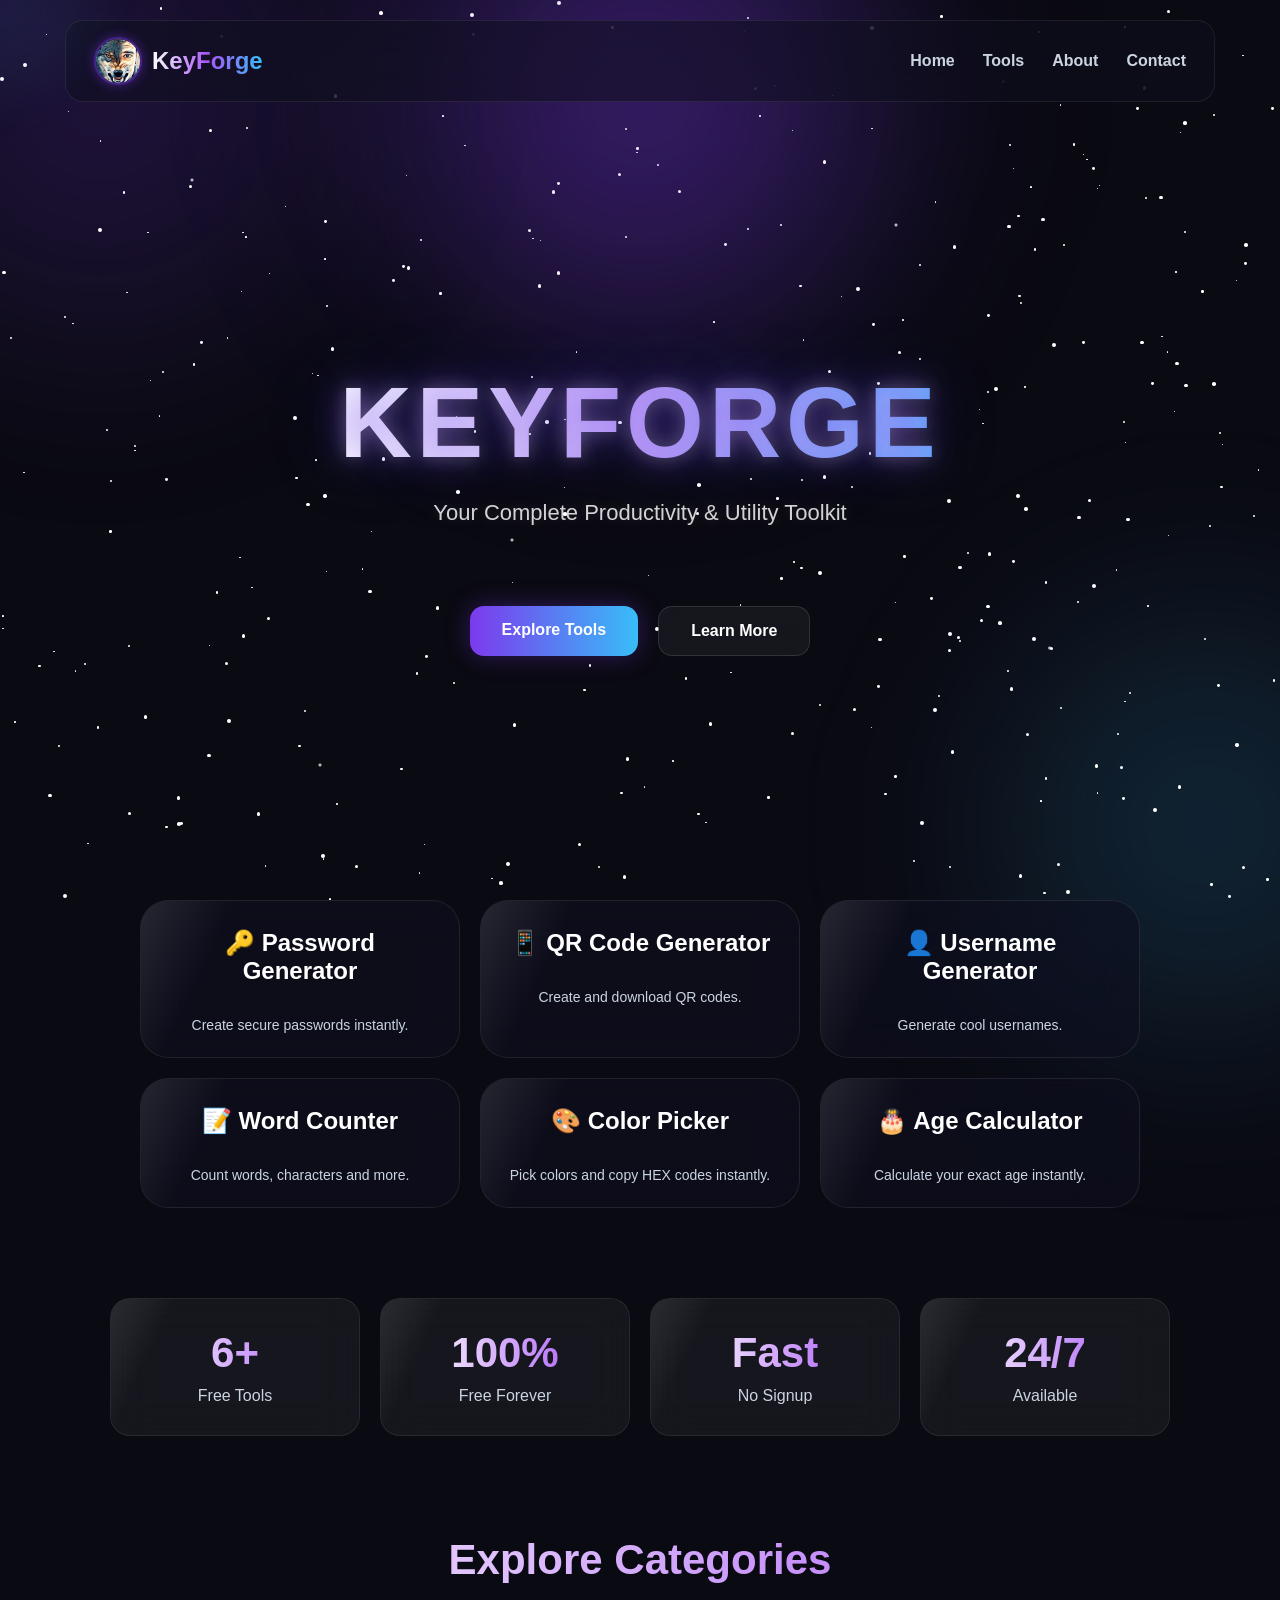
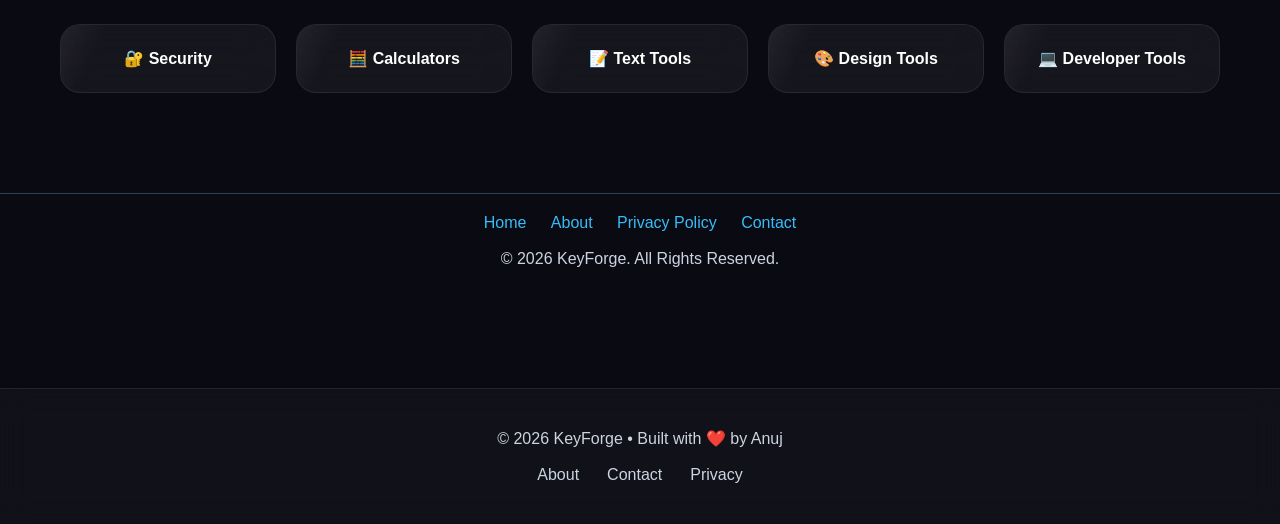
==== index.html @ abb15457 "Update index.html" ====
<!DOCTYPE html>
<html lang="en">
<head>
<meta charset="UTF-8">
<meta name="viewport" content="width=device-width, initial-scale=1.0">

  <title>KeyForge – Free Online Tools | Password Generator & More</title>

  <meta name="description" content="KeyForge offers free online tools including a secure password generator. Create strong, random passwords instantly with no signup.">

<meta name="robots" content="index, follow">

<link rel="canonical" href="https://wolf-crypto-d.github.io/keyforge/">
<style>

*{
margin:0;
padding:0;
box-sizing:border-box;
font-family:Arial,sans-serif;
}

body{
background:#0f172a;
color:white;
padding:40px;
}

h1{
text-align:center;
margin-bottom:10px;
}

p{
text-align:center;
margin-bottom:40px;
color:#cbd5e1;
}

.grid{
display:grid;
grid-template-columns:repeat(auto-fit,minmax(250px,1fr));
gap:20px;
max-width:1000px;
margin:auto;
}

.card{
background:#1e293b;
padding:25px;
border-radius:15px;
text-align:center;
text-decoration:none;
color:white;
transition:.3s;
}

.card:hover{
transform:translateY(-5px);
background:#334155;
}

.card h2{
margin-bottom:10px;
}

.card p{
margin:0;
font-size:14px;
color:#cbd5e1;
}

</style>
<meta property="og:title" content="KeyForge – Free Online Tools">
<meta property="og:description" content="Free online tools including a secure password generator. Fast, simple and free.">
<meta property="og:url" content="https://wolf-crypto-d.github.io/keyforge/">
<meta property="og:type" content="website">

<meta name="twitter:card" content="summary_large_image">
<meta name="twitter:title" content="KeyForge – Free Online Tools">
<meta name="twitter:description" content="Generate strong passwords and use free online tools with KeyForge.">

  <link rel="stylesheet" href="style.css">

</head>

<body>
  
<div class="bg-glow"></div>

  <div id="stars"></div>

  <nav class="navbar">

<div class="logo">
  <img src="images/unnamed.jpg" alt="KeyForge Logo">
  <span>KeyForge</span>
</div>

<div class="nav-links">
<a href="index.html">Home</a>
<a href="#tools">Tools</a>
<a href="about.html">About</a>
<a href="contact.html">Contact</a>
</div>

</nav>
  
  <section class="hero">
    <h1>KEYFORGE</h1>
    <p>Your Complete Productivity & Utility Toolkit</p>
  
    <div class="hero-buttons">

<a href="#tools" class="btn-primary">
Explore Tools
</a>

<a href="about.html" class="btn-secondary">
Learn More
</a>

</div>
</section>
  
<div class="grid" id="tools">

<a class="card" href="password-generator/">
<h2>🔑 Password Generator</h2>
<p>Create secure passwords instantly.</p>
</a>

<a class="card" href="qr-generator/">
<h2>📱 QR Code Generator</h2>
<p>Create and download QR codes.</p>
</a>

<a class="card" href="username-generator/">
<h2>👤 Username Generator</h2>
<p>Generate cool usernames.</p>
</a>

<a class="card" href="word-counter/">
<h2>📝 Word Counter</h2>
<p>Count words, characters and more.</p>
</a>

  <a class="card" href="color-picker/">
<h2>🎨 Color Picker</h2>
<p>Pick colors and copy HEX codes instantly.</p>
</a>

  <a class="card" href="age-calculator/">
<h2>🎂 Age Calculator</h2>
<p>Calculate your exact age instantly.</p>
</a>
  
</div>

  <section class="stats">

<div class="stat">
<h2>6+</h2>
<p>Free Tools</p>
</div>

<div class="stat">
<h2>100%</h2>
<p>Free Forever</p>
</div>

<div class="stat">
<h2>Fast</h2>
<p>No Signup</p>
</div>

<div class="stat">
<h2>24/7</h2>
<p>Available</p>
</div>

</section>

  <section class="categories">

<h2>Explore Categories</h2>

<div class="category-grid">

<div class="category">🔐 Security</div>
<div class="category">🧮 Calculators</div>
<div class="category">📝 Text Tools</div>
<div class="category">🎨 Design Tools</div>
<div class="category">💻 Developer Tools</div>

</div>

</section>
  
<footer style="margin-top:50px;padding:20px;text-align:center;border-top:1px solid #334155;color:#cbd5e1;">

<a href="index.html" style="color:#38bdf8;text-decoration:none;margin:0 10px;">Home</a>

<a href="about.html" style="color:#38bdf8;text-decoration:none;margin:0 10px;">About</a>

<a href="privacy-policy.html" style="color:#38bdf8;text-decoration:none;margin:0 10px;">Privacy Policy</a>
<a
  
  href="contact.html" style="color:#38bdf8;text-decoration:none;margin:0 10px;">Contact</a>
<br><br>

© 2026 KeyForge. All Rights Reserved.

</footer>

  <div class="cursor-glow"></div>

  <script>

const glow = document.querySelector(".cursor-glow");

document.addEventListener("mousemove",(e)=>{

glow.style.left=e.clientX+"px";
glow.style.top=e.clientY+"px";
for(let i=0;i<2;i++){

const p=document.createElement("div");

p.className="mouse-particle";

p.style.left=e.clientX+"px";
p.style.top=e.clientY+"px";

document.body.appendChild(p);

const x=(Math.random()-0.5)*60;
const y=(Math.random()-0.5)*60;

p.animate([
{
transform:"translate(0,0) scale(1)",
opacity:1
},
{
transform:`translate(${x}px,${y}px) scale(0)`,
opacity:0
}
],{
duration:700,
easing:"ease-out"
});

setTimeout(()=>p.remove(),700);

}
});

   /* ===== STAR ENGINE ===== */

const stars = document.getElementById("stars");

for(let i=0;i<350;i++){

const star=document.createElement("div");

star.className="star";

star.style.left=Math.random()*100+"%";
star.style.top=Math.random()*100+"%";

const size=Math.random()*3+1;

star.style.width=size+"px";
star.style.height=size+"px";

star.style.animationDuration=(2+Math.random()*5)+"s";
star.style.animationDelay=(Math.random()*5)+"s";

stars.appendChild(star);

}
    
</script>

  <footer class="footer">
  <p>© 2026 KeyForge • Built with ❤️ by Anuj</p>

  <div class="footer-links">
    <a href="about.html">About</a>
    <a href="contact.html">Contact</a>
    <a href="privacy.html">Privacy</a>
  </div>
    
</footer>
  
</body>
</html>
---- style.css ----
/* /* =========================
   KEYFORGE DESIGN SYSTEM V2
========================= */

:root {

  /* Colors */
  --bg: #050816;
  --bg-secondary: #0d1326;

  --primary: #7c3aed;
  --secondary: #38bdf8;

  --text: #ffffff;
  --text-light: #cbd5e1;
  --border: rgba(255,255,255,0.08);

  /* Glass */
  --glass: rgba(255,255,255,0.06);
  --glass-border: rgba(255,255,255,0.12);
  --blur: 18px;

  /* Shadows */
  --shadow: 0 10px 40px rgba(0,0,0,.35);
  --glow: 0 0 30px rgba(124,58,237,.35);

  /* Radius */
  --radius: 22px;

  /* Animation */
  --fast: .25s;
  --normal: .45s;
  --slow: .8s;

  /* Container */
  --container: 1280px;

}

/* ── Reset & Base ── */
*, *::before, *::after { box-sizing: border-box; margin: 0; padding: 0; }

:root {
  --bg:          #0a0a12;
  --surface:     rgba(255, 255, 255, 0.04);
  --surface-hover: rgba(255, 255, 255, 0.07);
  --border:      rgba(255, 255, 255, 0.09);
  --border-focus: rgba(167, 139, 250, 0.5);

  --violet:      #a78bfa;
  --cyan:        #38bdf8;
  --green:       #34d399;
  --yellow:      #fbbf24;
  --red:         #f87171;

  --text-primary:   #f1f5f9;
  --text-secondary: #94a3b8;
  --text-muted:     #475569;

  --font-sans: 'Space Grotesk', system-ui, sans-serif;
  --font-mono: 'Space Mono', monospace;

  --radius-sm:  8px;
  --radius-md:  14px;
  --radius-lg:  22px;
  --radius-xl:  28px;

  --transition: 0.2s cubic-bezier(0.4, 0, 0.2, 1);
}

html { scroll-behavior: smooth; }

body {
  margin: 0;
  padding: 0;
  background: var(--bg);
  color: var(--text);
  font-family: "Space Grotesk", sans-serif;
  overflow-x: hidden;
  min-height: 100vh;
  transition: background var(--slow), color var(--slow);
}

*{
    margin:0;
    padding:0;
    box-sizing:border-box;
}

html{
    scroll-behavior:smooth;
}

img{
    max-width:100%;
    display:block;
}

a{
    text-decoration:none;
    color:inherit;
}

button{
    font-family:inherit;
    cursor:pointer;
    border:none;
    outline:none;
}

input{
    font-family:inherit;
}/* ── Ambient Orbs ── */
.bg-orb {
  position: fixed;
  border-radius: 50%;
  filter: blur(80px);
  pointer-events: none;
  z-index: 0;
  opacity: 0.35;
  animation: drift 12s ease-in-out infinite alternate;
}

.orb-1 {
  width: 420px; height: 420px;
  background: radial-gradient(circle, #7c3aed 0%, transparent 70%);
  top: -120px; left: -100px;
  animation-delay: 0s;
}
.orb-2 {
  width: 320px; height: 320px;
  background: radial-gradient(circle, #0369a1 0%, transparent 70%);
  bottom: -80px; right: -80px;
  animation-delay: -4s;
}
.orb-3 {
  width: 240px; height: 240px;
  background: radial-gradient(circle, #059669 0%, transparent 70%);
  top: 50%; left: 60%;
  animation-delay: -8s;
  opacity: 0.18;
}

@keyframes drift {
  from { transform: translate(0, 0) scale(1); }
  to   { transform: translate(30px, -20px) scale(1.05); }
}

/* ── Layout ── */
.container {
  position: relative;
  z-index: 1;
  width: 100%;
  max-width: 480px;
  display: flex;
  flex-direction: column;
  gap: 20px;
}

/* ── Header ── */
.header {
  text-align: center;
  display: flex;
  flex-direction: column;
  align-items: center;
  gap: 8px;
}

.logo {
  display: flex;
  align-items: center;
  gap: 12px;
}

.logo img{
width:48px;
height:48px;
object-fit:cover;
border-radius:50%;
border:2px solid rgba(124,58,237,.5);
box-shadow:0 0 12px rgba(124,58,237,.45);
transition:.3s;
}

.logo img:hover{
transform:scale(1.08);
box-shadow:0 0 20px rgba(124,58,237,.8);
}

.logo-icon {
  width: 36px; height: 36px;
  filter: drop-shadow(0 0 12px rgba(167, 139, 250, 0.5));
}

.logo-text {
  font-size: 1.6rem;
  font-weight: 700;
  letter-spacing: -0.03em;
  background: linear-gradient(135deg, var(--violet), var(--cyan));
  -webkit-background-clip: text;
  -webkit-text-fill-color: transparent;
  background-clip: text;
}

.tagline {
  font-size: 0.85rem;
  color: var(--text-muted);
  letter-spacing: 0.04em;
  font-weight: 400;
}

/* ── Card ── */
.card {
  background: rgba(15, 15, 30, 0.6);
  backdrop-filter: blur(24px) saturate(1.4);
  -webkit-backdrop-filter: blur(24px) saturate(1.4);
  border: 1px solid var(--border);
  border-radius: var(--radius-xl);
  padding: 28px 28px 24px;
  display: flex;
  flex-direction: column;
  gap: 22px;
 
   position: relative;
overflow: hidden;
   
  box-shadow:
    0 0 0 0.5px rgba(255,255,255,0.04) inset,
    0 20px 60px rgba(0,0,0,0.5),
    0 0transition:.35s ease;
cursor:pointer; 80px rgba(124, 58, 237, 0.06);
   
}

.card::before{
content:"";
position:absolute;
top:0;
left:-120%;

width:60%;
height:100%;

background:linear-gradient(
90deg,
transparent,
rgba(255,255,255,.18),
transparent
);

transform:skewX(-25deg);
transition:.8s;
pointer-events:none;
}

.card:hover::before{
left:150%;
}

transition: .35s ease;
cursor: pointer;
overflow: hidden;
position: relative;
.card:hover{
transform:translateY(-8px) scale(1.02);
box-shadow:
0 20px 45px rgba(124,58,237,.22),
0 0 25px rgba(56,189,248,.12);
border-color:rgba(124,58,237,.5);
}

.card::before{
content:"";
position:absolute;
top:-120%;
left:-40%;
width:60%;
height:300%;
background:linear-gradient(
90deg,
transparent,
rgba(255,255,255,.12),
transparent
);
transform:rotate(25deg);
transition:.8s;
pointer-events:none;
}

.card:hover::before{
left:140%;
}

/* ── Password Display ── */
.password-display-wrap {
  display: flex;
  gap: 10px;
  align-items: stretch;
}

.password-display {
  flex: 1;
  background: rgba(0, 0, 0, 0.35);
  border: 1px solid var(--border);
  border-radius: var(--radius-md);
  padding: 14px 16px;
  min-height: 58px;
  display: flex;
  align-items: center;
  overflow: hidden;
  transition: border-color var(--transition), box-shadow var(--transition);
}

.password-display.has-password {
  border-color: rgba(167, 139, 250, 0.25);
  box-shadow: 0 0 20px rgba(167, 139, 250, 0.06);
}

.password-text {
  font-family: var(--font-mono);
  font-size: 0.95rem;
  color: var(--text-primary);
  word-break: break-all;
  line-height: 1.5;
  letter-spacing: 0.04em;
  transition: opacity 0.15s ease;
}

.password-text.placeholder {
  color: var(--text-muted);
  font-family: var(--font-sans);
  font-size: 0.9rem;
  font-style: italic;
}

.password-text.animating {
  opacity: 0.4;
}

.copy-btn {
  display: flex;
  flex-direction: column;
  align-items: center;
  justify-content: center;
  gap: 4px;
  padding: 10px 14px;
  background: var(--surface);
  border: 1px solid var(--border);
  border-radius: var(--radius-md);
  color: var(--text-secondary);
  cursor: pointer;
  transition: all var(--transition);
  min-width: 62px;
  font-family: var(--font-sans);
}

.copy-btn svg {
  width: 18px; height: 18px;
  transition: all var(--transition);
}

.copy-btn span {
  font-size: 0.68rem;
  font-weight: 600;
  letter-spacing: 0.04em;
  text-transform: uppercase;
}

.copy-btn:hover {
  background: rgba(167, 139, 250, 0.12);
  border-color: rgba(167, 139, 250, 0.4);
  color: var(--violet);
  transform: translateY(-1px);
}

.copy-btn.copied {
  background: rgba(52, 211, 153, 0.12);
  border-color: rgba(52, 211, 153, 0.4);
  color: var(--green);
}

.copy-btn:active { transform: scale(0.97); }

.hidden { display: none !important; }

/* ── Strength Bar ── */
.strength-section {
  display: flex;
  flex-direction: column;
  gap: 8px;
}

.strength-header {
  display: flex;
  justify-content: space-between;
  align-items: center;
}

.strength-label {
  font-size: 0.78rem;
  font-weight: 600;
  letter-spacing: 0.08em;
  text-transform: uppercase;
  color: var(--text-muted);
}

.strength-text {
  font-size: 0.82rem;
  font-weight: 700;
  letter-spacing: 0.04em;
  text-transform: uppercase;
  transition: color var(--transition);
}

.strength-text.weak   { color: var(--red); }
.strength-text.fair   { color: var(--yellow); }
.strength-text.good   { color: var(--cyan); }
.strength-text.strong { color: var(--green); }

.strength-bar-track {
  height: 6px;
  background: rgba(255,255,255,0.06);
  border-radius: 99px;
  overflow: hidden;
}

.strength-bar {
  height: 100%;
  width: 0%;
  border-radius: 99px;
  transition: width 0.5s cubic-bezier(0.4, 0, 0.2, 1), background 0.4s ease;
  background: var(--text-muted);
}

.strength-bar.weak   { background: var(--red); }
.strength-bar.fair   { background: var(--yellow); }
.strength-bar.good   { background: linear-gradient(90deg, var(--cyan), var(--violet)); }
.strength-bar.strong { background: linear-gradient(90deg, var(--green), var(--cyan)); }

.strength-ticks {
  display: flex;
  justify-content: space-between;
  font-size: 0.68rem;
  color: var(--text-muted);
}

/* ── Divider ── */
.divider {
  height: 1px;
  background: var(--border);
  border-radius: 99px;
}

/* ── Controls ── */
.control-group {
  display: flex;
  flex-direction: column;
  gap: 12px;
}

.control-header {
  display: flex;
  justify-content: space-between;
  align-items: center;
}

.control-label {
  font-size: 0.78rem;
  font-weight: 600;
  letter-spacing: 0.08em;
  text-transform: uppercase;
  color: var(--text-muted);
}

.length-badge {
  display: flex;
  align-items: baseline;
  gap: 4px;
  background: rgba(167, 139, 250, 0.1);
  border: 1px solid rgba(167, 139, 250, 0.2);
  border-radius: var(--radius-sm);
  padding: 3px 10px;
}

#lengthValue {
  font-family: var(--font-mono);
  font-size: 1.1rem;
  font-weight: 700;
  color: var(--violet);
}

.length-unit {
  font-size: 0.7rem;
  color: var(--text-muted);
  font-weight: 500;
}

/* ── Slider ── */
.slider-wrap {
  position: relative;
  padding: 6px 0;
}

.slider {
  -webkit-appearance: none;
  appearance: none;
  width: 100%;
  height: 6px;
  background: rgba(255,255,255,0.06);
  border-radius: 99px;
  outline: none;
  cursor: pointer;
  position: relative;
}

.slider::-webkit-slider-thumb {
  -webkit-appearance: none;
  appearance: none;
  width: 22px;
  height: 22px;
  border-radius: 50%;
  background: linear-gradient(135deg, var(--violet), var(--cyan));
  cursor: pointer;
  border: 3px solid var(--bg);
  box-shadow: 0 0 0 1px rgba(167,139,250,0.4), 0 4px 12px rgba(167,139,250,0.3);
  transition: transform var(--transition), box-shadow var(--transition);
}

.slider::-moz-range-thumb {
  width: 22px;
  height: 22px;
  border-radius: 50%;
  background: linear-gradient(135deg, var(--violet), var(--cyan));
  cursor: pointer;
  border: 3px solid var(--bg);
  box-shadow: 0 0 0 1px rgba(167,139,250,0.4), 0 4px 12px rgba(167,139,250,0.3);
  transition: transform var(--transition), box-shadow var(--transition);
}

.slider:hover::-webkit-slider-thumb,
.slider:focus::-webkit-slider-thumb {
  transform: scale(1.15);
  box-shadow: 0 0 0 1px rgba(167,139,250,0.6), 0 6px 16px rgba(167,139,250,0.4);
}

.slider::-webkit-slider-runnable-track {
  height: 6px;
  border-radius: 99px;
}

.slider-labels {
  display: flex;
  justify-content: space-between;
  font-size: 0.7rem;
  color: var(--text-muted);
  margin-top: 2px;
}

/* ── Checkboxes ── */
.checkbox-grid {
  display: grid;
  grid-template-columns: 1fr 1fr;
  gap: 10px;
}

.checkbox-item {
  display: flex;
  align-items: center;
  gap: 12px;
  padding: 12px 14px;
  background: var(--surface);
  border: 1px solid var(--border);
  border-radius: var(--radius-md);
  cursor: pointer;
  transition: all var(--transition);
  user-select: none;
}

.checkbox-item:hover {
  background: var(--surface-hover);
  border-color: rgba(167, 139, 250, 0.3);
}

.checkbox-item input[type="checkbox"] {
  display: none;
}

.checkbox-custom {
  width: 20px;
  height: 20px;
  border-radius: 6px;
  border: 2px solid var(--text-muted);
  display: flex;
  align-items: center;
  justify-content: center;
  flex-shrink: 0;
  transition: all var(--transition);
  background: transparent;
}

.checkbox-custom svg {
  width: 12px;
  height: 12px;
  color: white;
  opacity: 0;
  transform: scale(0.5);
  transition: all var(--transition);
}

.checkbox-item input:checked ~ .checkbox-custom {
  background: linear-gradient(135deg, var(--violet), var(--cyan));
  border-color: transparent;
  box-shadow: 0 0 12px rgba(167, 139, 250, 0.4);
}

.checkbox-item input:checked ~ .checkbox-custom svg {
  opacity: 1;
  transform: scale(1);
}

.checkbox-item input:checked ~ .checkbox-custom ~ .checkbox-info .checkbox-name {
  color: var(--text-primary);
}

.checkbox-info {
  display: flex;
  flex-direction: column;
  gap: 1px;
}

.checkbox-name {
  font-size: 0.82rem;
  font-weight: 600;
  color: var(--text-secondary);
  transition: color var(--transition);
}

.checkbox-example {
  font-family: var(--font-mono);
  font-size: 0.68rem;
  color: var(--text-muted);
}

/* ── Generate Button ── */
.generate-btn {
  display: flex;
  align-items: center;
  justify-content: center;
  gap: 10px;
  width: 100%;
  padding: 16px 24px;
  background: linear-gradient(135deg, #7c3aed, #0369a1);
  border: none;
  border-radius: var(--radius-md);
  color: white;
  font-family: var(--font-sans);
  font-size: 1rem;
  font-weight: 700;
  letter-spacing: 0.02em;
  cursor: pointer;
  position: relative;
  overflow: hidden;
  transition: transform var(--transition), box-shadow var(--transition);
  box-shadow: 0 4px 24px rgba(124, 58, 237, 0.35);
}

.generate-btn::before {
  content: '';
  position: absolute;
  inset: 0;
  background: linear-gradient(135deg, rgba(255,255,255,0.12), transparent);
  opacity: 0;
  transition: opacity var(--transition);
}

.generate-btn:hover {
  transform: translateY(-2px);
  box-shadow: 0 8px 32px rgba(124, 58, 237, 0.5);
}

.generate-btn:hover::before { opacity: 1; }

.generate-btn:active {
  transform: scale(0.98) translateY(0);
  box-shadow: 0 2px 12px rgba(124, 58, 237, 0.35);
}

.btn-icon {
  width: 20px; height: 20px;
  transition: transform 0.4s ease;
}

.generate-btn:active .btn-icon {
  transform: rotate(90deg);
}

/* ── Entropy Info ── */
.entropy-info {
  display: flex;
  align-items: center;
  justify-content: center;
  gap: 6px;
  color: var(--text-muted);
  font-size: 0.75rem;
  text-align: center;
  transition: color var(--transition);
}

.entropy-info svg {
  width: 14px; height: 14px;
  flex-shrink: 0;
}

/* ── Responsive ── */
@media (max-width: 440px) {
  .card { padding: 22px 18px 20px; }
  .checkbox-grid { gap: 8px; }
  .checkbox-item { padding: 10px 12px; }
  .checkbox-name { font-size: 0.78rem; }
  .password-text { font-size: 0.82rem; }
  .logo-text { font-size: 1.4rem; }
}

@media (max-width: 320px) {
  .checkbox-grid { grid-template-columns: 1fr; }
}

/* ── Reduced motion ── */
@media (prefers-reduced-motion: reduce) {
  .bg-orb { animation: none; }

   /* =========================
   Smooth Animations
========================= */

*{
    transition:
    background-color var(--normal),
    color var(--normal),
    border-color var(--normal),
    transform var(--fast),
    opacity var(--fast),
    box-shadow var(--fast);
}
   
  * { transition-duration: 0.01ms !important; }
}

/* =========================
   Selection & Scrollbar
========================= */

::selection{
    background: var(--primary);
    color:#fff;
}

::-webkit-scrollbar{
    width:10px;
}

::-webkit-scrollbar-track{
    background: var(--bg);
}

::-webkit-scrollbar-thumb{
    background: linear-gradient(var(--primary), var(--secondary));
    border-radius:50px;
}

::-webkit-scrollbar-thumb:hover{
    filter: brightness(1.2);
}

/* Background Glow */

.bg-glow{
position:fixed;
top:-250px;
left:50%;
transform:translateX(-50%);
width:700px;
height:700px;
background:radial-gradient(circle,
rgba(124,58,237,.35),
transparent 70%);
filter:blur(90px);
pointer-events:none;
z-index:-1;
animation:glowMove 8s ease-in-out infinite;
}

@keyframes glowMove{

0%,100%{
transform:translateX(-50%) translateY(0);
}

50%{
transform:translateX(-50%) translateY(80px);
}

}

/* HERO */

.hero{
min-height:100vh;
display:flex;
flex-direction:column;
justify-content:center;
align-items:center;
text-align:center;
padding:0 20px;
padding-top:120px;
position:relative;
z-index:2;
overflow:hidden;
isolation:isolate;
   overflow:hidden;
}


.hero h1{
font-size:clamp(55px,10vw,100px);
letter-spacing:5px;
margin-bottom:20px;
text-shadow:
0 0 18px rgba(255,255,255,.25),
0 0 35px rgba(124,58,237,.55),
0 0 80px rgba(59,130,246,.28);
background:linear-gradient(90deg,#ffffff,#b794f4,#60a5fa);
-webkit-background-clip:text;
-webkit-text-fill-color:transparent;
   animation:heroGlow 4s ease-in-out infinite alternate, heroFloat 6s ease-in-out infinite;
}

.hero p{
font-size:22px;
color:rgba(255,255,255,.82);
   max-width:800px;
   text-shadow:0 0 12px rgba(255,255,255,.15);
}

/* ===== STATS ===== */

.stats{
display:grid;
grid-template-columns:repeat(auto-fit,minmax(180px,1fr));
gap:20px;
max-width:1100px;
margin:90px auto;
padding:0 20px;
}

.stat{
background:rgba(255,255,255,.05);
border:1px solid rgba(255,255,255,.08);
backdrop-filter:blur(20px);
border-radius:20px;
padding:30px;
text-align:center;
transition:.35s;
   position:relative;
overflow:hidden;
}

.stat:hover{
transform:translateY(-8px);
box-shadow:0 0 35px rgba(124,58,237,.35);
}

.stat::before{
content:"";
position:absolute;
top:-100%;
left:-50%;
width:60%;
height:300%;
background:linear-gradient(
90deg,
transparent,
rgba(255,255,255,.12),
transparent
);
transform:rotate(25deg);
transition:.8s;
}

.stat:hover::before{
left:120%;
}

.stat h2{
font-size:42px;
margin-bottom:10px;
color:#7c3aed;
}

.stat p{
margin:0;
color:#cbd5e1;
}

/* ===== FLOAT ANIMATION ===== */

@keyframes floatCard{
0%,100%{
transform:translateY(0px);
}
50%{
transform:translateY(-8px);
}
}

.stat:nth-child(1){
animation:floatCard 4s ease-in-out infinite;
}

.stat:nth-child(2){
animation:floatCard 4s ease-in-out .5s infinite;
}

.stat:nth-child(3){
animation:floatCard 4s ease-in-out 1s infinite;
}

.stat:nth-child(4){
animation:floatCard 4s ease-in-out 1.5s infinite;
}



/* ===== CATEGORIES ===== */

.categories{
max-width:1200px;
margin:100px auto;
padding:0 20px;
text-align:center;
}

.categories h2{
font-size:42px;
margin-bottom:40px;
}

.category-grid{
display:grid;
grid-template-columns:repeat(auto-fit,minmax(180px,1fr));
gap:20px;
}

.category{
padding:24px;
border-radius:20px;
background:rgba(255,255,255,.05);
border:1px solid rgba(255,255,255,.08);
backdrop-filter:blur(18px);
transition:.35s;
font-weight:600;
   position:relative;
overflow:hidden;
}

.category:hover{
transform:translateY(-10px) scale(1.03);
border-color:#7c3aed;
box-shadow:0 0 30px rgba(124,58,237,.35);
}

.category::before{
content:"";
position:absolute;
top:-100%;
left:-60%;
width:70%;
height:300%;
background:linear-gradient(
90deg,
transparent,
rgba(255,255,255,.10),
transparent
);
transform:rotate(25deg);
transition:.8s;
pointer-events:none;
}

.category:hover::before{
left:140%;
}

/* ===== SECTION TITLE ANIMATION ===== */

.categories h2,
.stats h2{
background:linear-gradient(90deg,#ffffff,#a855f7,#38bdf8);
-webkit-background-clip:text;
-webkit-text-fill-color:transparent;
animation:gradientMove 6s linear infinite;
background-size:200% auto;
}

@keyframes gradientMove{

0%{
background-position:0% center;
}

100%{
background-position:200% center;
}

}

/* ===== NAVBAR ===== */

.navbar{
position:fixed;
top:20px;
left:50%;
transform:translateX(-50%);
width:min(1150px,92%);
padding:16px 28px;

display:flex;
justify-content:space-between;
align-items:center;

background:rgba(15,15,30,.55);
backdrop-filter:blur(18px);
-webkit-backdrop-filter:blur(18px);

border:1px solid rgba(255,255,255,.08);
border-radius:18px;

z-index:9999;
}

.logo{
display:flex;
align-items:center;
gap:10px;
font-size:24px;
font-weight:700;
color:#fff;
}

.logo span{
background:linear-gradient(90deg,#ffffff,#a855f7,#38bdf8);
-webkit-background-clip:text;
-webkit-text-fill-color:transparent;
}

.nav-links{
display:flex;
gap:28px;
}

.nav-links a{
color:#cbd5e1;
text-decoration:none;
font-weight:600;
transition:.3s;
}

.nav-links a:hover{
color:#38bdf8;
}

/* ===== HERO STARS ===== */

.hero::before{
content:"";
position:absolute;
inset:0;
pointer-events:none;
opacity:.7;

background:
radial-gradient(circle at 15% 20%,#fff 1px,transparent 2px),
radial-gradient(circle at 70% 25%,#fff 1px,transparent 2px),
radial-gradient(circle at 40% 60%,#fff 1px,transparent 2px),
radial-gradient(circle at 82% 72%,#fff 1px,transparent 2px),
radial-gradient(circle at 25% 85%,#fff 1px,transparent 2px);

animation:twinkle 4s ease-in-out infinite;
}

@keyframes twinkle{

0%,100%{opacity:.35;}

50%{opacity:1;}

}

/* ===== SHOOTING STAR ===== */

.hero::after{
content:"";
position:absolute;
width:650px;
height:650px;
background:radial-gradient(circle,
rgba(124,58,237,.18),
transparent 70%);
top:-220px;
left:50%;
transform:translateX(-50%);
pointer-events:none;
filter:blur(60px);
animation:heroAura 8s ease-in-out infinite alternate;
z-index:-1;
}

@keyframes heroAura{
0%{
transform:translateX(-50%) scale(1);
}
100%{
transform:translateX(-50%) scale(1.15);
}
}

@keyframes shootingStar{

0%{
transform:translateX(0) rotate(-25deg);
opacity:0;
}

10%{
opacity:1;
}

70%{
opacity:1;
}

100%{
transform:translateX(1800px) rotate(-25deg);
opacity:0;
}

}

/* ===== HERO BUTTONS ===== */

.hero-buttons{
display:flex;
justify-content:center;
gap:20px;
margin-top:40px;
flex-wrap:wrap;
}

.btn-primary,
.btn-secondary{
padding:15px 32px;
border-radius:14px;
text-decoration:none;
font-weight:700;
transition:.35s;
}

.btn-primary{
background:linear-gradient(90deg,#7c3aed,#38bdf8);
color:#fff;
box-shadow:0 0 25px rgba(124,58,237,.35);
}

.btn-primary:hover{
transform:translateY(-5px) scale(1.05);
box-shadow:0 0 45px rgba(124,58,237,.55);
}

.btn-secondary{
background:rgba(255,255,255,.05);
border:1px solid rgba(255,255,255,.12);
backdrop-filter:blur(14px);
color:#fff;
}

.btn-secondary:hover{
transform:translateY(-5px);
border-color:#38bdf8;
box-shadow:0 0 25px rgba(56,189,248,.35);
}/* ===== HERO BUTTONS ===== */

.hero-buttons{
display:flex;
justify-content:center;
gap:20px;
margin-top:40px;
flex-wrap:wrap;
}

.btn-primary,
.btn-secondary{
padding:15px 32px;
border-radius:14px;
text-decoration:none;
font-weight:700;
transition:.35s;
}

.btn-primary{
background:linear-gradient(90deg,#7c3aed,#38bdf8);
color:#fff;
box-shadow:0 0 25px rgba(124,58,237,.35);
}

.btn-primary:hover{
transform:translateY(-5px) scale(1.05);
box-shadow:0 0 45px rgba(124,58,237,.55);
}

.btn-secondary{
background:rgba(255,255,255,.05);
border:1px solid rgba(255,255,255,.12);
backdrop-filter:blur(14px);
color:#fff;
}

.btn-secondary:hover{
transform:translateY(-5px);
border-color:#38bdf8;
box-shadow:0 0 25px rgba(56,189,248,.35);
}/* ===== HERO BUTTONS ===== */

.hero-buttons{
display:flex;
justify-content:center;
gap:20px;
margin-top:40px;
flex-wrap:wrap;
}

.btn-primary,
.btn-secondary{
padding:15px 32px;
border-radius:14px;
text-decoration:none;
font-weight:700;
transition:.35s;
}

.btn-primary{
background:linear-gradient(90deg,#7c3aed,#38bdf8);
color:#fff;
box-shadow:0 0 25px rgba(124,58,237,.35);
}

.btn-primary:hover{
transform:translateY(-5px) scale(1.05);
box-shadow:0 0 45px rgba(124,58,237,.55);
}

.btn-secondary{
background:rgba(255,255,255,.05);
border:1px solid rgba(255,255,255,.12);
backdrop-filter:blur(14px);
color:#fff;
}

.btn-secondary:hover{
transform:translateY(-5px);
border-color:#38bdf8;
box-shadow:0 0 25px rgba(56,189,248,.35);
}/* ===== HERO BUTTONS ===== */

.hero-buttons{
display:flex;
justify-content:center;
gap:20px;
margin-top:40px;
flex-wrap:wrap;
}

.btn-primary,
.btn-secondary{
padding:15px 32px;
border-radius:14px;
text-decoration:none;
font-weight:700;
transition:.35s;
}

.btn-primary{
background:linear-gradient(90deg,#7c3aed,#38bdf8);
color:#fff;
box-shadow:0 0 25px rgba(124,58,237,.35);
}

.btn-primary:hover{
transform:translateY(-5px) scale(1.05);
box-shadow:0 0 45px rgba(124,58,237,.55);
}

.btn-secondary{
background:rgba(255,255,255,.05);
border:1px solid rgba(255,255,255,.12);
backdrop-filter:blur(14px);
color:#fff;
}

.btn-secondary:hover{
transform:translateY(-5px);
border-color:#38bdf8;
box-shadow:0 0 25px rgba(56,189,248,.35);
}/* ===== HERO BUTTONS ===== */

.hero-buttons{
display:flex;
justify-content:center;
gap:20px;
margin-top:40px;
flex-wrap:wrap;
}

.btn-primary,
.btn-secondary{
padding:15px 32px;
border-radius:14px;
text-decoration:none;
font-weight:700;
transition:.35s;
}

.btn-primary{
background:linear-gradient(90deg,#7c3aed,#38bdf8);
color:#fff;
box-shadow:0 0 25px rgba(124,58,237,.35);
}

.btn-primary:hover{
transform:translateY(-5px) scale(1.05);
box-shadow:0 0 45px rgba(124,58,237,.55);
}

.btn-secondary{
background:rgba(255,255,255,.05);
border:1px solid rgba(255,255,255,.12);
backdrop-filter:blur(14px);
color:#fff;
}

.btn-secondary:hover{
transform:translateY(-5px);
border-color:#38bdf8;
box-shadow:0 0 25px rgba(56,189,248,.35);
}/* ===== HERO BUTTONS ===== */

.hero-buttons{
display:flex;
justify-content:center;
gap:20px;
margin-top:40px;
flex-wrap:wrap;
}

.btn-primary,
.btn-secondary{
padding:15px 32px;
border-radius:14px;
text-decoration:none;
font-weight:700;
transition:.35s;
}

.btn-primary{
background:linear-gradient(90deg,#7c3aed,#38bdf8);
color:#fff;
box-shadow:0 0 25px rgba(124,58,237,.35);
}

.btn-primary:hover{
transform:translateY(-5px) scale(1.05);
box-shadow:0 0 45px rgba(124,58,237,.55);
}

.btn-secondary{
background:rgba(255,255,255,.05);
border:1px solid rgba(255,255,255,.12);
backdrop-filter:blur(14px);
color:#fff;
}

.btn-secondary:hover{
transform:translateY(-5px);
border-color:#38bdf8;
box-shadow:0 0 25px rgba(56,189,248,.35);
}/* ===== HERO BUTTONS ===== */

.hero-buttons{
display:flex;
justify-content:center;
gap:20px;
margin-top:40px;
flex-wrap:wrap;
}

.btn-primary,
.btn-secondary{
padding:15px 32px;
border-radius:14px;
text-decoration:none;
font-weight:700;
transition:.35s;
}

.btn-primary{
background:linear-gradient(90deg,#7c3aed,#38bdf8);
color:#fff;
box-shadow:0 0 25px rgba(124,58,237,.35);
}

.btn-primary:hover{
transform:translateY(-5px) scale(1.05);
box-shadow:0 0 45px rgba(124,58,237,.55);
}

.btn-secondary{
background:rgba(255,255,255,.05);
border:1px solid rgba(255,255,255,.12);
backdrop-filter:blur(14px);
color:#fff;
}

.btn-secondary:hover{
transform:translateY(-5px);
border-color:#38bdf8;
box-shadow:0 0 25px rgba(56,189,248,.35);
}/* ===== HERO BUTTONS ===== */

.hero-buttons{
display:flex;
justify-content:center;
gap:20px;
margin-top:40px;
flex-wrap:wrap;
}

.btn-primary,
.btn-secondary{
padding:15px 32px;
border-radius:14px;
text-decoration:none;
font-weight:700;
transition:.35s;
}

.btn-primary{
background:linear-gradient(90deg,#7c3aed,#38bdf8);
color:#fff;
box-shadow:0 0 25px rgba(124,58,237,.35);
}

.btn-primary:hover{
transform:translateY(-5px) scale(1.05);
box-shadow:0 0 45px rgba(124,58,237,.55);
}

.btn-secondary{
background:rgba(255,255,255,.05);
border:1px solid rgba(255,255,255,.12);
backdrop-filter:blur(14px);
color:#fff;
}

.btn-secondary:hover{
transform:translateY(-5px);
border-color:#38bdf8;
box-shadow:0 0 25px rgba(56,189,248,.35);
}/* ===== HERO BUTTONS ===== */

.hero-buttons{
display:flex;
justify-content:center;
gap:20px;
margin-top:40px;
flex-wrap:wrap;
}

.btn-primary,
.btn-secondary{
padding:15px 32px;
border-radius:14px;
text-decoration:none;
font-weight:700;
transition:.35s;
}

.btn-primary{
background:linear-gradient(90deg,#7c3aed,#38bdf8);
color:#fff;
box-shadow:0 0 25px rgba(124,58,237,.35);
}

.btn-primary:hover{
transform:translateY(-5px) scale(1.05);
box-shadow:0 0 45px rgba(124,58,237,.55);
}

.btn-secondary{
background:rgba(255,255,255,.05);
border:1px solid rgba(255,255,255,.12);
backdrop-filter:blur(14px);
color:#fff;
}

.btn-secondary:hover{
transform:translateY(-5px);
border-color:#38bdf8;
box-shadow:0 0 25px rgba(56,189,248,.35);
}/* ===== HERO BUTTONS ===== */

.hero-buttons{
display:flex;
justify-content:center;
gap:20px;
margin-top:40px;
flex-wrap:wrap;
}

.btn-primary,
.btn-secondary{
padding:15px 32px;
border-radius:14px;
text-decoration:none;
font-weight:700;
transition:.35s;
}

.btn-primary{
background:linear-gradient(90deg,#7c3aed,#38bdf8);
color:#fff;
box-shadow:0 0 25px rgba(124,58,237,.35);
}

.btn-primary:hover{
transform:translateY(-5px) scale(1.05);
box-shadow:0 0 45px rgba(124,58,237,.55);
}

.btn-secondary{
background:rgba(255,255,255,.05);
border:1px solid rgba(255,255,255,.12);
backdrop-filter:blur(14px);
color:#fff;
}

.btn-secondary:hover{
transform:translateY(-5px);
border-color:#38bdf8;
box-shadow:0 0 25px rgba(56,189,248,.35);
}/* ===== HERO BUTTONS ===== */

.hero-buttons{
display:flex;
justify-content:center;
gap:20px;
margin-top:40px;
flex-wrap:wrap;
}

.btn-primary,
.btn-secondary{
padding:15px 32px;
border-radius:14px;
text-decoration:none;
font-weight:700;
transition:.35s;
}

.btn-primary{
background:linear-gradient(90deg,#7c3aed,#38bdf8);
color:#fff;
box-shadow:0 0 25px rgba(124,58,237,.35);
}

.btn-primary:hover{
transform:translateY(-5px) scale(1.05);
box-shadow:0 0 45px rgba(124,58,237,.55);
}

.btn-secondary{
background:rgba(255,255,255,.05);
border:1px solid rgba(255,255,255,.12);
backdrop-filter:blur(14px);
color:#fff;
}

.btn-secondary:hover{
transform:translateY(-5px);
border-color:#38bdf8;
box-shadow:0 0 25px rgba(56,189,248,.35);
}/* ===== HERO BUTTONS ===== */

.hero-buttons{
display:flex;
justify-content:center;
gap:20px;
margin-top:40px;
flex-wrap:wrap;
}

.btn-primary,
.btn-secondary{
padding:15px 32px;
border-radius:14px;
text-decoration:none;
font-weight:700;
transition:.35s;
}

.btn-primary{
background:linear-gradient(90deg,#7c3aed,#38bdf8);
color:#fff;
box-shadow:0 0 25px rgba(124,58,237,.35);
}

.btn-primary:hover{
transform:translateY(-5px) scale(1.05);
box-shadow:0 0 45px rgba(124,58,237,.55);
}

.btn-secondary{
background:rgba(255,255,255,.05);
border:1px solid rgba(255,255,255,.12);
backdrop-filter:blur(14px);
color:#fff;
}

.btn-secondary:hover{
transform:translateY(-5px);
border-color:#38bdf8;
box-shadow:0 0 25px rgba(56,189,248,.35);
}/* ===== HERO BUTTONS ===== */

.hero-buttons{
display:flex;
justify-content:center;
gap:20px;
margin-top:40px;
flex-wrap:wrap;
}

.btn-primary,
.btn-secondary{
padding:15px 32px;
border-radius:14px;
text-decoration:none;
font-weight:700;
transition:.35s;
}

.btn-primary{
background:linear-gradient(90deg,#7c3aed,#38bdf8);
color:#fff;
box-shadow:0 0 25px rgba(124,58,237,.35);
}

.btn-primary:hover{
transform:translateY(-5px) scale(1.05);
box-shadow:0 0 45px rgba(124,58,237,.55);
}

.btn-secondary{
background:rgba(255,255,255,.05);
border:1px solid rgba(255,255,255,.12);
backdrop-filter:blur(14px);
color:#fff;
}

.btn-secondary:hover{
transform:translateY(-5px);
border-color:#38bdf8;
box-shadow:0 0 25px rgba(56,189,248,.35);
}

/* ===== PURPLE NEBULA ===== */

body::before{
content:"";
position:fixed;
top:-250px;
left:-250px;

width:700px;
height:700px;

background:
radial-gradient(circle,
rgba(124,58,237,.22),
transparent 70%);

pointer-events:none;
z-index:-2;
filter:blur(70px);

animation:nebulaMove 16s ease-in-out infinite;
}

body::after{
content:"";
position:fixed;
bottom:-250px;
right:-250px;

width:650px;
height:650px;

background:
radial-gradient(circle,
rgba(56,189,248,.18),
transparent 70%);

pointer-events:none;
z-index:-2;
filter:blur(70px);

animation:nebulaMove2 18s ease-in-out infinite;
}

@keyframes nebulaMove{

0%,100%{
transform:translate(0,0);
}

50%{
transform:translate(60px,40px);
}

}

@keyframes nebulaMove2{

0%,100%{
transform:translate(0,0);
}

50%{
transform:translate(-70px,-50px);
}

}

/* ===== CURSOR GLOW ===== */

.cursor-glow{
position:fixed;
top:0;
left:0;

width:220px;
height:220px;

border-radius:50%;

background:radial-gradient(
circle,
rgba(124,58,237,.18),
rgba(56,189,248,.10),
transparent 70%
);

pointer-events:none;

transform:translate(-50%,-50%);

z-index:99999;

filter:blur(35px);

opacity:.9;
}

/* ===== STAR ENGINE ===== */

#stars{
position:fixed;
top:0;
left:0;
width:100%;
height:100%;

pointer-events:none;
overflow:hidden;

z-index:-1;
}

.star{
position:absolute;

width:2px;
height:2px;

background:white;
border-radius:50%;

animation:twinkle linear infinite;
}

@keyframes twinkle{

0%,100%{
opacity:.2;
transform:scale(1);
}

50%{
opacity:1;
transform:scale(1.8);
}

}

/* ===== SHOOTING STAR ===== */

.shooting-star{

position:fixed;

width:2px;
height:2px;

background:#fff;

border-radius:50%;

box-shadow:
0 0 8px #fff,
0 0 18px rgba(255,255,255,.8),
0 0 30px rgba(56,189,248,.5);

pointer-events:none;

z-index:-1;

}

.shooting-star::after{

content:"";

position:absolute;

top:0;
left:-140px;

width:220px;
height:1px;

background:linear-gradient(
90deg,
transparent,
rgba(255,255,255,.9)
);

}

/* ===== RANDOM SHOOTING STARS ===== */

function createShootingStar(){

const star=document.createElement("div");

star.className="shooting-star";

   const directions = [35,45,55,125,135,145];
const angle = directions[Math.floor(Math.random()*directions.length)];

   star.style.top = Math.random() * 45 + "%";

   if(angle < 90){
    star.style.left = "-15%";
}else{
    star.style.left = "110%";
}

const directions = [35, 45, 55, 125, 135, 145];

   const angle = directions[Math.floor(Math.random() * directions.length)];

star.style.transform=`rotate(${angle}deg)`;

document.body.appendChild(star);

star.animate([

{
transform:`translate(0,0) rotate(${angle}deg)`,
opacity:1
},

{
transform:`translate(900px,500px) rotate(${angle}deg)`,
opacity:0
}

],{

duration:800+Math.random()*700,
easing:"linear"

});

setTimeout(()=>{
star.remove();
},1700);

setTimeout(createShootingStar,3000+Math.random()*9000);

}

createShootingStar();

@keyframes heroGlow{

0%{
filter:brightness(1);
}

100%{
filter:brightness(1.18);
}

}

@keyframes heroFloat{
  0%{
    transform:translateY(0);
  }
  50%{
    transform:translateY(-6px);
  }
  100%{
    transform:translateY(0);
  }
}

/* ===== FOOTER ===== */

.footer{
margin-top:100px;
padding:40px 20px;
text-align:center;
border-top:1px solid rgba(255,255,255,.08);
background:rgba(255,255,255,.03);
backdrop-filter:blur(15px);
}

.footer p{
color:var(--text-light);
margin-bottom:18px;
}

.footer-links{
display:flex;
justify-content:center;
gap:28px;
flex-wrap:wrap;
}

.footer-links a{
color:var(--text-light);
text-decoration:none;
transition:.3s;
}

.footer-links a:hover{
color:#7c3aed;
text-shadow:0 0 10px rgba(124,58,237,.6);
}
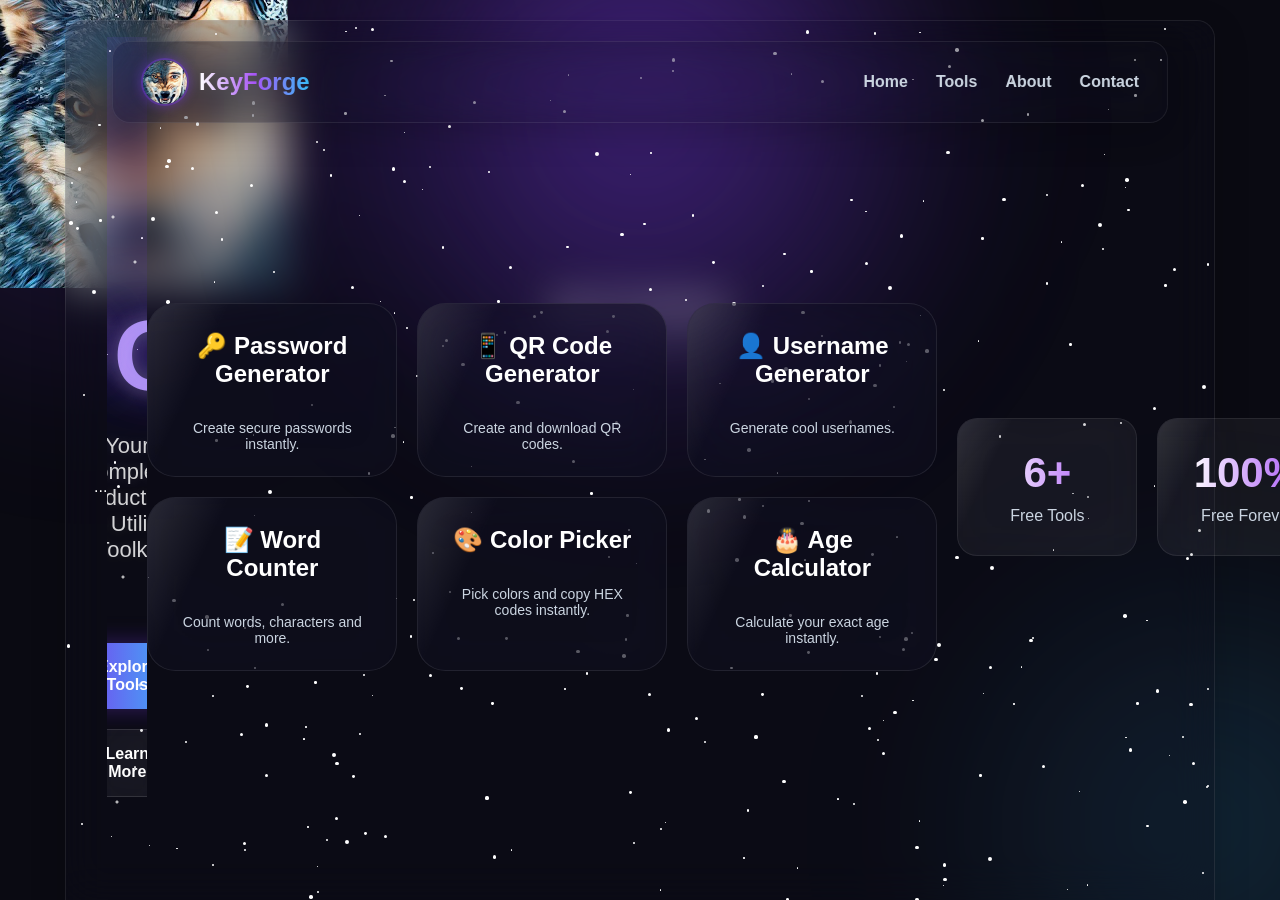
==== commit 80a49c75: "Update index.html" ====
--- a/index.html
+++ b/index.html
@@ -85,6 +85,17 @@
 </head>
 
 <body>
+
+<div id="loader">
+    <img src="images/unnamed.jpg" alt="KeyForge">
+    <h1>KEYFORGE</h1>
+    <p>Forge Your Digital Power</p>
+</div>
+
+<div class="bg-glow"></div>
+
+<nav class="navbar">
+...
   
 <div class="bg-glow"></div>
 
--- a/style.css
+++ b/style.css
@@ -236,23 +236,22 @@
 content:"";
 position:absolute;
 top:0;
-left:-120%;
-
-width:60%;
+left:-150%;
+width:70%;
 height:100%;
-
 background:linear-gradient(
 90deg,
 transparent,
 rgba(255,255,255,.18),
 transparent
 );
-
 transform:skewX(-25deg);
 transition:.8s;
-pointer-events:none;
-}
-
+}
+
+.card:hover::before{
+left:180%;
+}
 .card:hover::before{
 left:150%;
 }
@@ -1028,11 +1027,12 @@
 justify-content:space-between;
 align-items:center;
 
-background:rgba(15,15,30,.55);
-backdrop-filter:blur(18px);
--webkit-backdrop-filter:blur(18px);
-
+background: rgba(15,15,30,.28);
+backdrop-filter: blur(20px);
+-webkit-backdrop-filter: blur(20px);
 border:1px solid rgba(255,255,255,.08);
+box-shadow:
+0 10px 35px rgba(0,0,0,.18);
 border-radius:18px;
 
 z-index:9999;
@@ -1977,3 +1977,75 @@
 color:#7c3aed;
 text-shadow:0 0 10px rgba(124,58,237,.6);
 }
+
+.mouse-particle{
+position:fixed;
+width:6px;
+height:6px;
+border-radius:50%;
+background:white;
+pointer-events:none;
+box-shadow:
+0 0 8px #fff,
+0 0 15px #7c3aed;
+z-index:99999;
+}
+
+/* ===== MOBILE FIX ===== */
+
+@media (max-width:768px){
+
+.navbar{
+flex-direction:column;
+gap:16px;
+padding:18px;
+}
+
+.nav-links{
+display:grid;
+grid-template-columns:repeat(2,auto);
+justify-content:center;
+gap:12px 24px;
+}
+   
+.hero h1{
+font-size:clamp(42px,12vw,70px);
+letter-spacing:2px;
+}
+
+.hero p{
+font-size:18px;
+padding:0 15px;
+}
+
+.grid{
+grid-template-columns:1fr;
+}
+
+.stats{
+grid-template-columns:repeat(2,1fr);
+}
+
+.category-grid{
+grid-template-columns:repeat(2,1fr);
+}
+
+}
+
+@media (max-width:480px){
+
+.stats,
+.category-grid{
+grid-template-columns:1fr;
+}
+
+   .logo{
+justify-content:center;
+width:100%;
+}
+
+   .logo span{
+font-size:28px;
+}
+   
+}
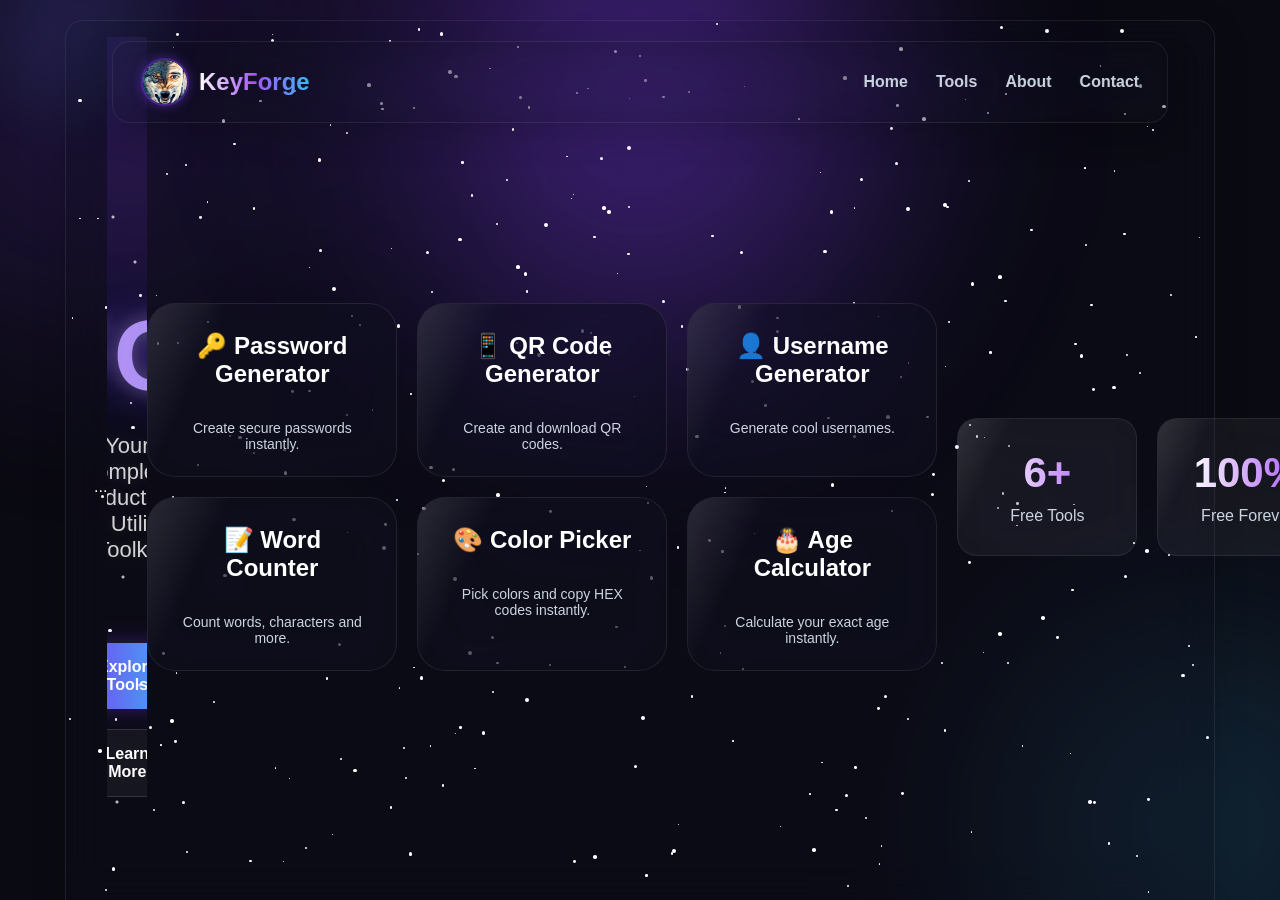
==== commit 517c40cf: "Update index.html" ====
--- a/index.html
+++ b/index.html
@@ -291,6 +291,12 @@
 stars.appendChild(star);
 
 }
+
+window.addEventListener("load", () => {
+  setTimeout(() => {
+    document.getElementById("loader").classList.add("hide");
+  }, 1800);
+});
     
 </script>
 
--- a/style.css
+++ b/style.css
@@ -2049,3 +2049,57 @@
 }
    
 }
+
+/* ===== LOADER ===== */
+
+#loader{
+position:fixed;
+inset:0;
+background:#050816;
+display:flex;
+flex-direction:column;
+justify-content:center;
+align-items:center;
+z-index:999999;
+transition:opacity .8s ease,visibility .8s ease;
+}
+
+#loader.hide{
+opacity:0;
+visibility:hidden;
+}
+
+#loader img{
+width:120px;
+height:120px;
+object-fit:cover;
+border-radius:50%;
+border:3px solid rgba(124,58,237,.6);
+box-shadow:
+0 0 25px rgba(124,58,237,.5),
+0 0 60px rgba(56,189,248,.25);
+animation:loaderPulse 2s ease-in-out infinite;
+}
+
+#loader h1{
+margin:22px 0 8px;
+font-size:48px;
+letter-spacing:4px;
+background:linear-gradient(90deg,#fff,#a855f7,#38bdf8);
+-webkit-background-clip:text;
+-webkit-text-fill-color:transparent;
+}
+
+#loader p{
+color:#cbd5e1;
+font-size:18px;
+}
+
+@keyframes loaderPulse{
+0%,100%{
+transform:scale(1);
+}
+50%{
+transform:scale(1.08);
+}
+}
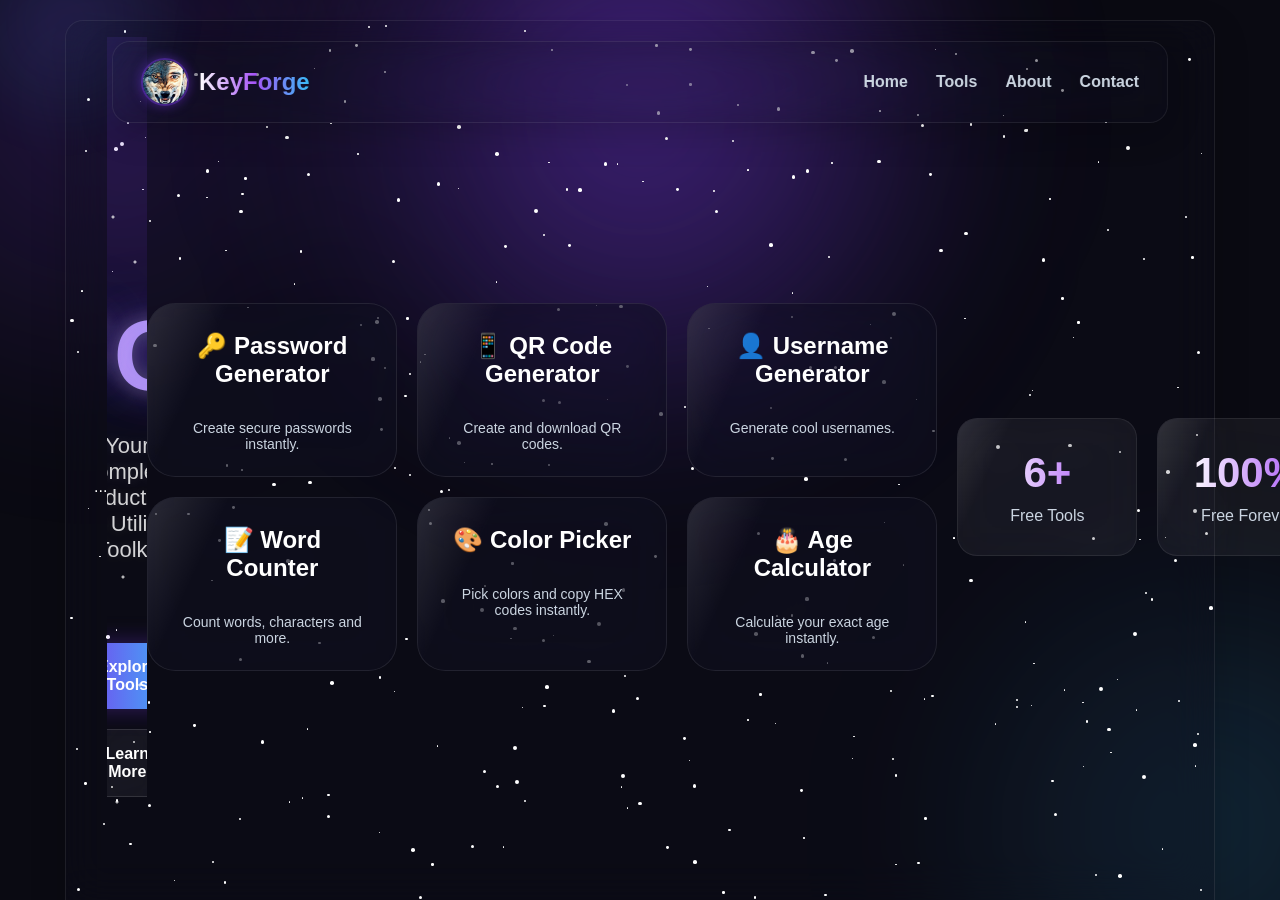
==== commit 81169cf9: "Update index.html" ====
--- a/index.html
+++ b/index.html
@@ -86,10 +86,7 @@
 
 <body>
 
-<div id="loader">
-    <img src="images/unnamed.jpg" alt="KeyForge">
-    <h1>KEYFORGE</h1>
-    <p>Forge Your Digital Power</p>
+
 </div>
 
 <div class="bg-glow"></div>
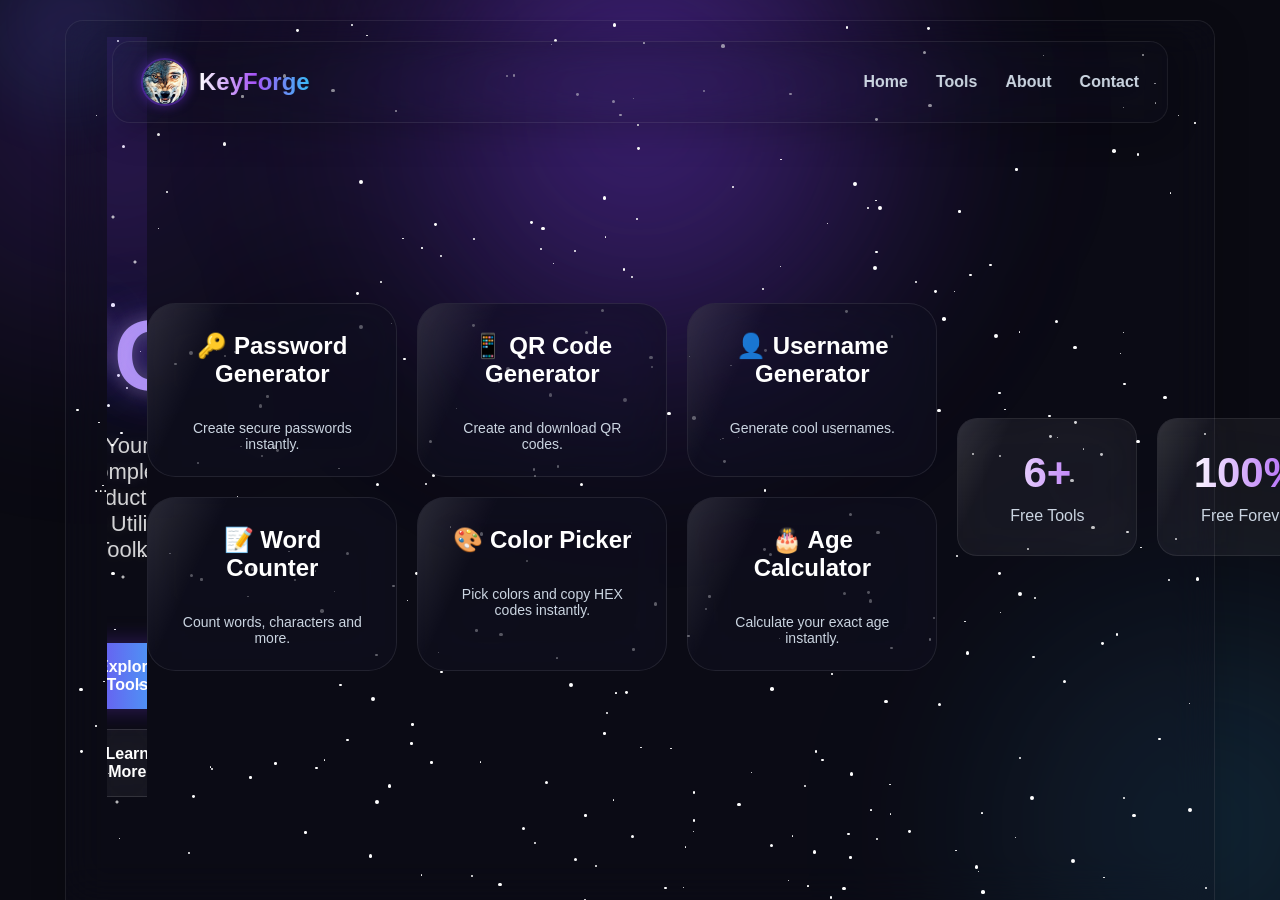
==== commit a5519063: "Update index.html" ====
--- a/index.html
+++ b/index.html
@@ -288,12 +288,6 @@
 stars.appendChild(star);
 
 }
-
-window.addEventListener("load", () => {
-  setTimeout(() => {
-    document.getElementById("loader").classList.add("hide");
-  }, 1800);
-});
     
 </script>
 
--- a/style.css
+++ b/style.css
@@ -2050,56 +2050,5 @@
    
 }
 
-/* ===== LOADER ===== */
-
-#loader{
-position:fixed;
-inset:0;
-background:#050816;
-display:flex;
-flex-direction:column;
-justify-content:center;
-align-items:center;
-z-index:999999;
-transition:opacity .8s ease,visibility .8s ease;
-}
-
-#loader.hide{
-opacity:0;
-visibility:hidden;
-}
-
-#loader img{
-width:120px;
-height:120px;
-object-fit:cover;
-border-radius:50%;
-border:3px solid rgba(124,58,237,.6);
-box-shadow:
-0 0 25px rgba(124,58,237,.5),
-0 0 60px rgba(56,189,248,.25);
-animation:loaderPulse 2s ease-in-out infinite;
-}
-
-#loader h1{
-margin:22px 0 8px;
-font-size:48px;
-letter-spacing:4px;
-background:linear-gradient(90deg,#fff,#a855f7,#38bdf8);
--webkit-background-clip:text;
--webkit-text-fill-color:transparent;
-}
-
-#loader p{
-color:#cbd5e1;
-font-size:18px;
-}
-
-@keyframes loaderPulse{
-0%,100%{
-transform:scale(1);
-}
-50%{
-transform:scale(1.08);
-}
-}
+
+
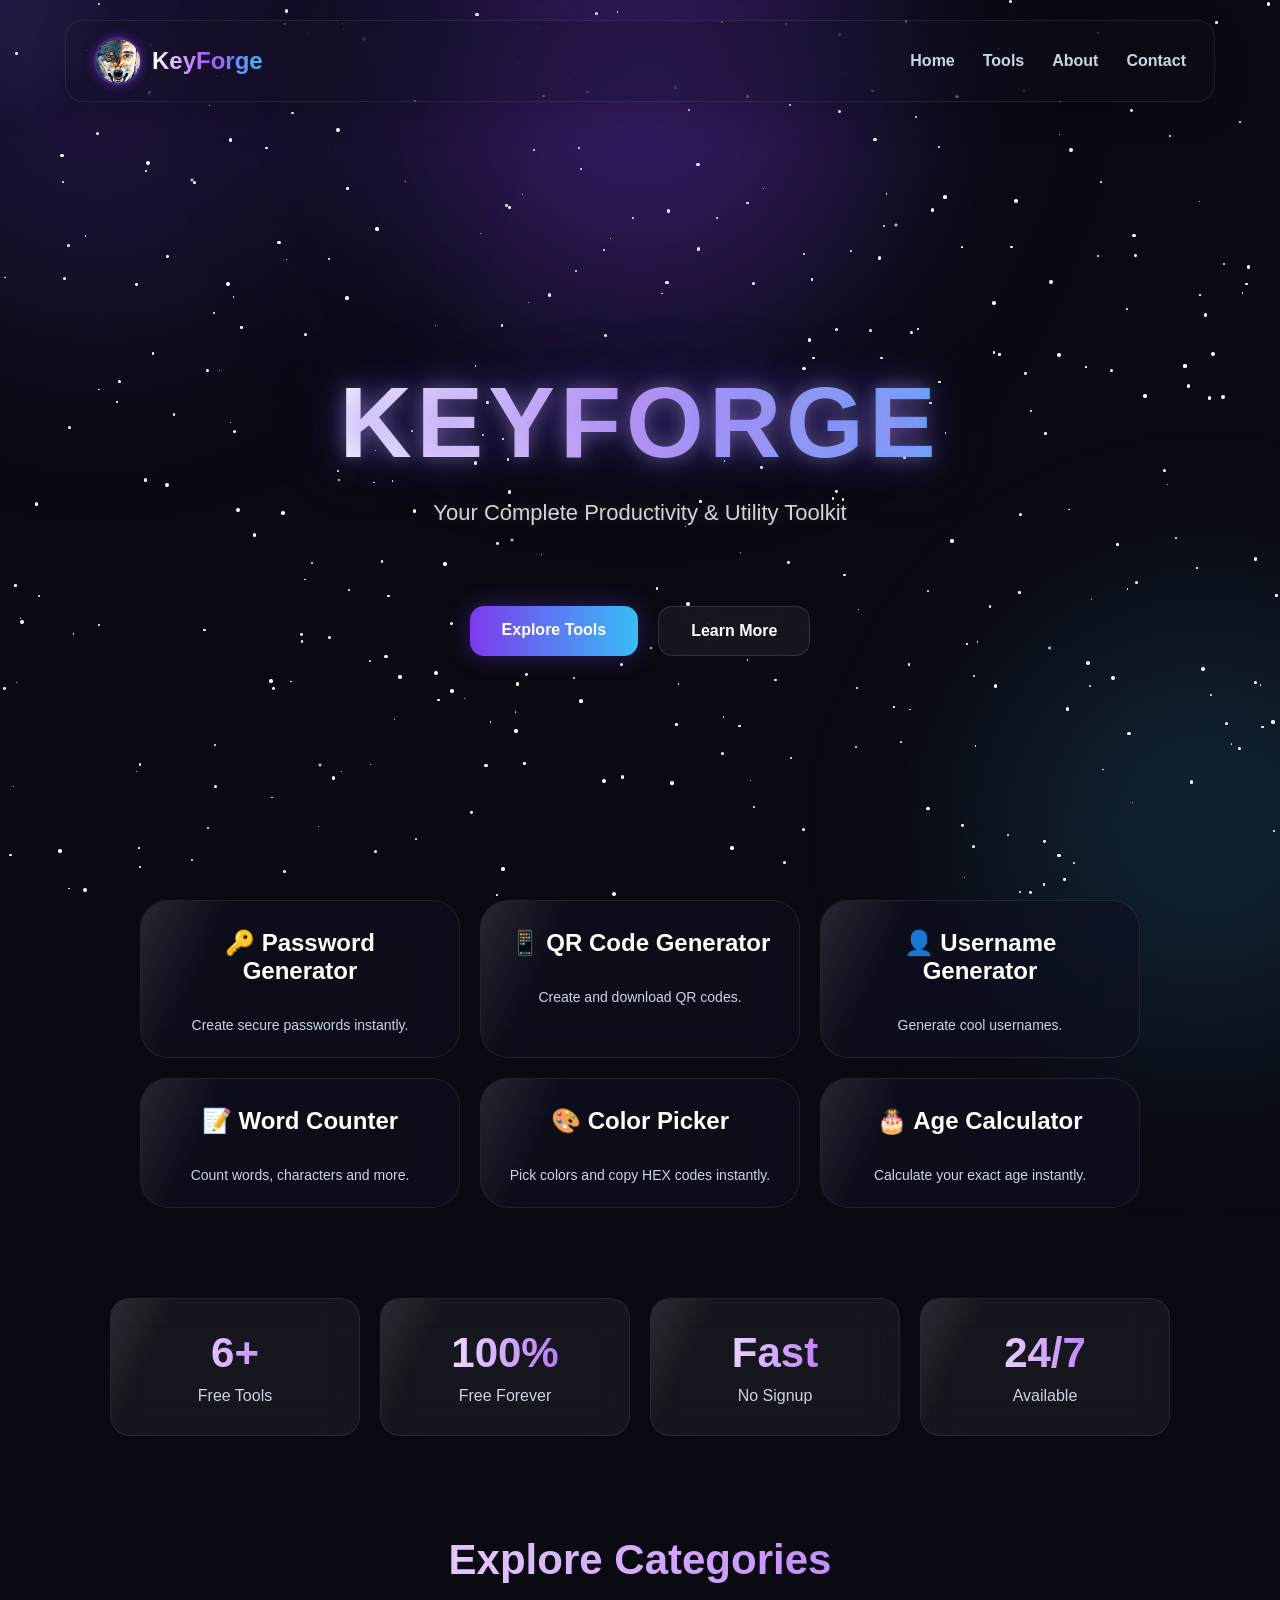
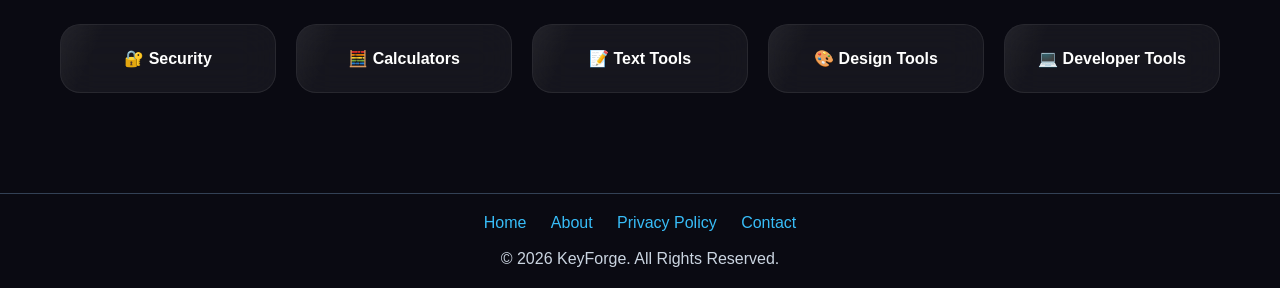
==== commit 64a4f4c5: "Update index.html" ====
--- a/index.html
+++ b/index.html
@@ -85,14 +85,6 @@
 </head>
 
 <body>
-
-
-</div>
-
-<div class="bg-glow"></div>
-
-<nav class="navbar">
-...
   
 <div class="bg-glow"></div>
 
@@ -231,37 +223,7 @@
 
 glow.style.left=e.clientX+"px";
 glow.style.top=e.clientY+"px";
-for(let i=0;i<2;i++){
-
-const p=document.createElement("div");
-
-p.className="mouse-particle";
-
-p.style.left=e.clientX+"px";
-p.style.top=e.clientY+"px";
-
-document.body.appendChild(p);
-
-const x=(Math.random()-0.5)*60;
-const y=(Math.random()-0.5)*60;
-
-p.animate([
-{
-transform:"translate(0,0) scale(1)",
-opacity:1
-},
-{
-transform:`translate(${x}px,${y}px) scale(0)`,
-opacity:0
-}
-],{
-duration:700,
-easing:"ease-out"
-});
-
-setTimeout(()=>p.remove(),700);
-
-}
+
 });
 
    /* ===== STAR ENGINE ===== */
@@ -290,17 +252,6 @@
 }
     
 </script>
-
-  <footer class="footer">
-  <p>© 2026 KeyForge • Built with ❤️ by Anuj</p>
-
-  <div class="footer-links">
-    <a href="about.html">About</a>
-    <a href="contact.html">Contact</a>
-    <a href="privacy.html">Privacy</a>
-  </div>
-    
-</footer>
   
 </body>
 </html>
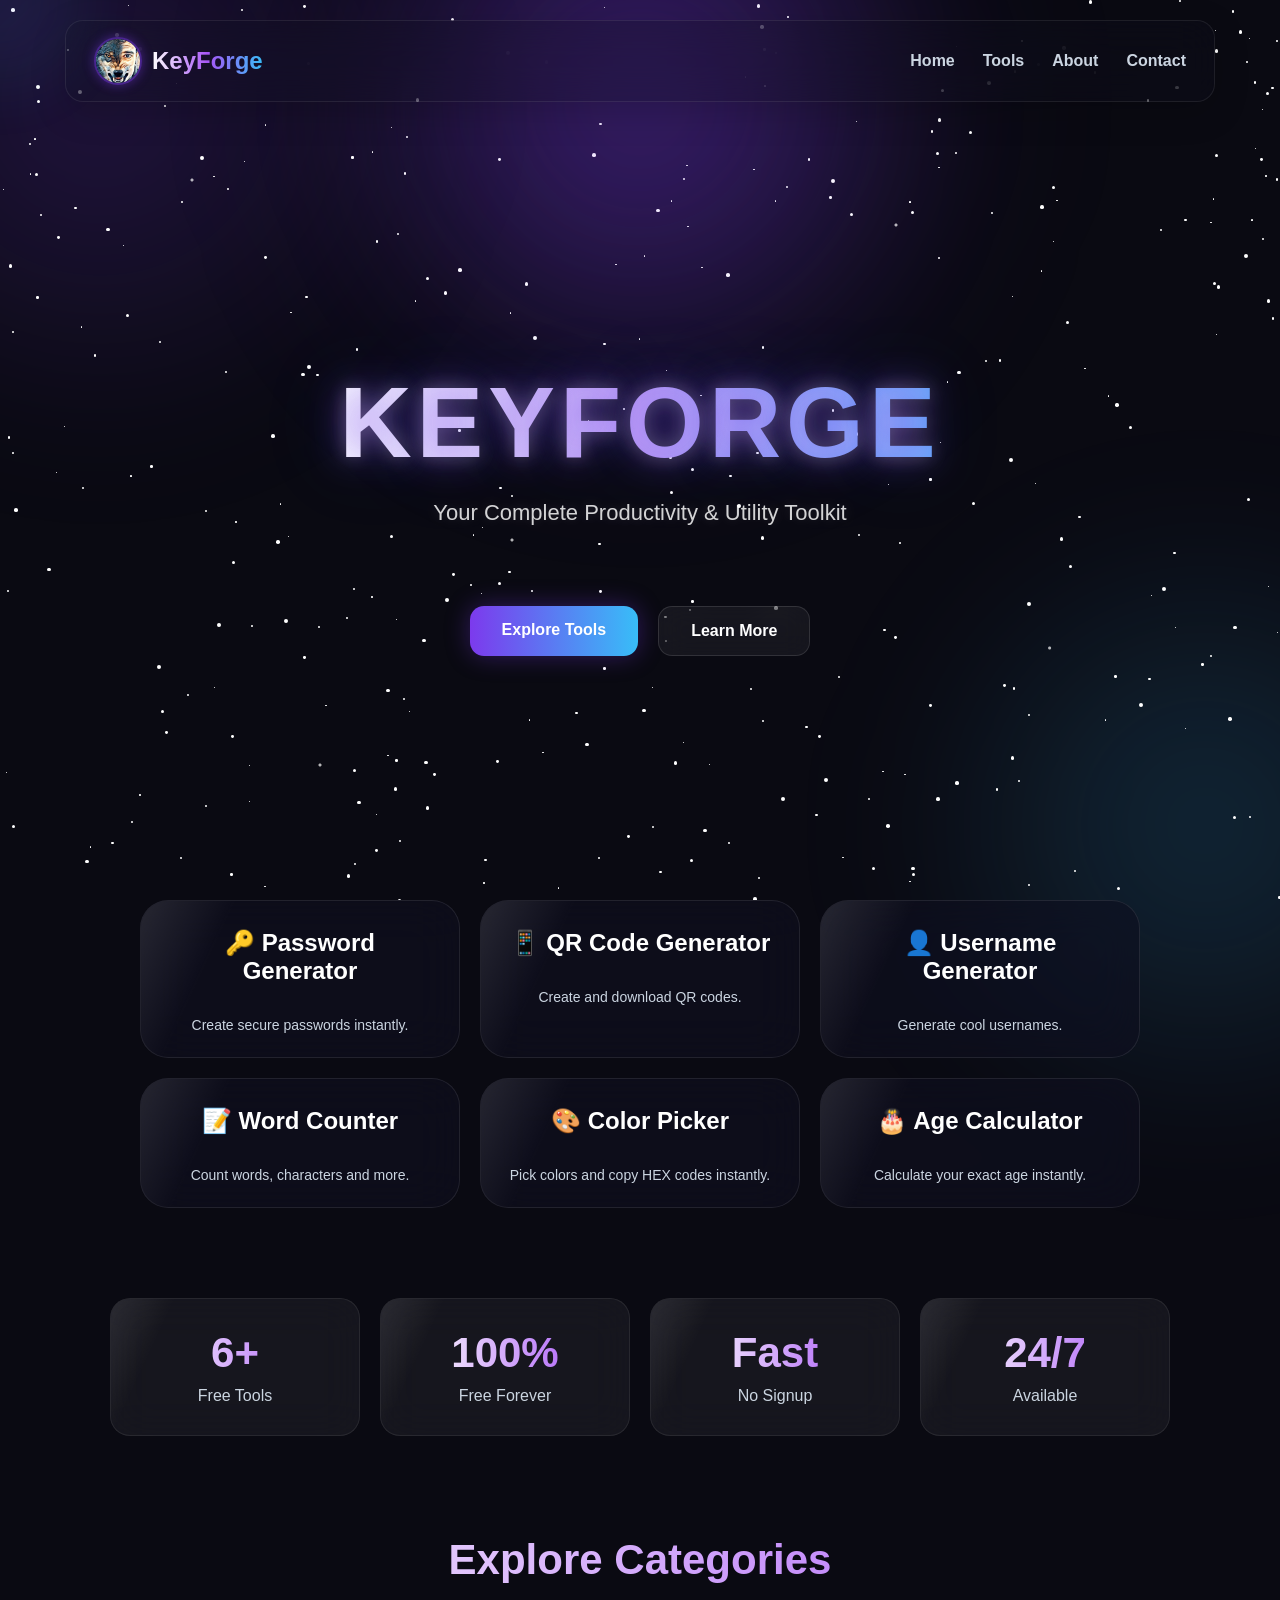
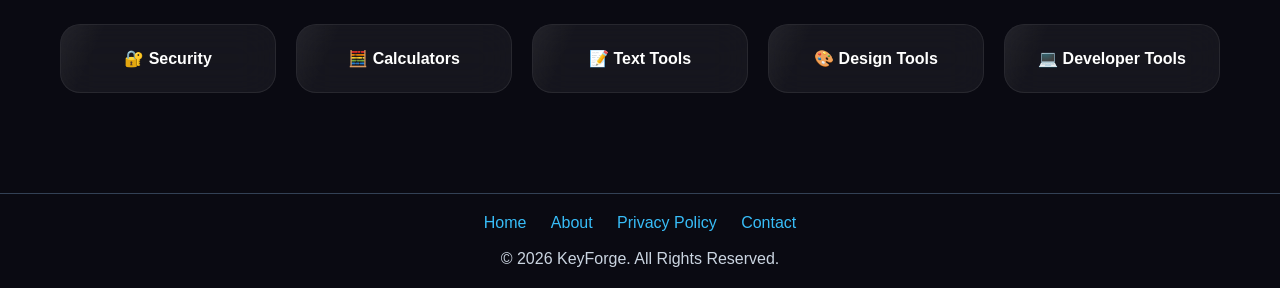
==== commit 70d3e476: "Update index.html" ====
--- a/index.html
+++ b/index.html
@@ -1,6 +1,7 @@
 <!DOCTYPE html>
 <html lang="en">
 <head>
+  <link rel="stylesheet" href="assets/css/cosmic.css">
 <meta charset="UTF-8">
 <meta name="viewport" content="width=device-width, initial-scale=1.0">
 
@@ -252,6 +253,8 @@
 }
     
 </script>
+ 
+  <script src="assets/js/cosmic.js"></script>
   
 </body>
 </html>
--- a/assets/css/cosmic.css
+++ b/assets/css/cosmic.css
@@ -0,0 +1,65 @@
+body{
+    background:#050816;
+    overflow-x:hidden;
+}
+
+.bg-glow{
+position:fixed;
+top:-250px;
+left:50%;
+transform:translateX(-50%);
+width:700px;
+height:700px;
+background:radial-gradient(circle,
+rgba(124,58,237,.35),
+transparent 70%);
+filter:blur(90px);
+pointer-events:none;
+z-index:-1;
+animation:glowMove 8s ease-in-out infinite;
+}
+
+@keyframes glowMove{
+0%,100%{
+transform:translateX(-50%) translateY(0);
+}
+50%{
+transform:translateX(-50%) translateY(80px);
+}
+}
+
+#stars{
+position:fixed;
+top:0;
+left:0;
+width:100%;
+height:100%;
+pointer-events:none;
+overflow:hidden;
+z-index:-1;
+}
+
+.star{
+position:absolute;
+width:2px;
+height:2px;
+background:#fff;
+border-radius:50%;
+animation:twinkle linear infinite;
+}
+
+@keyframes twinkle{
+0%,100%{opacity:.2;transform:scale(1);}
+50%{opacity:1;transform:scale(1.8);}
+}
+
+.shooting-star{
+position:fixed;
+width:2px;
+height:2px;
+background:#fff;
+border-radius:50%;
+box-shadow:0 0 8px #fff,0 0 18px rgba(255,255,255,.8);
+pointer-events:none;
+z-index:-1;
+}
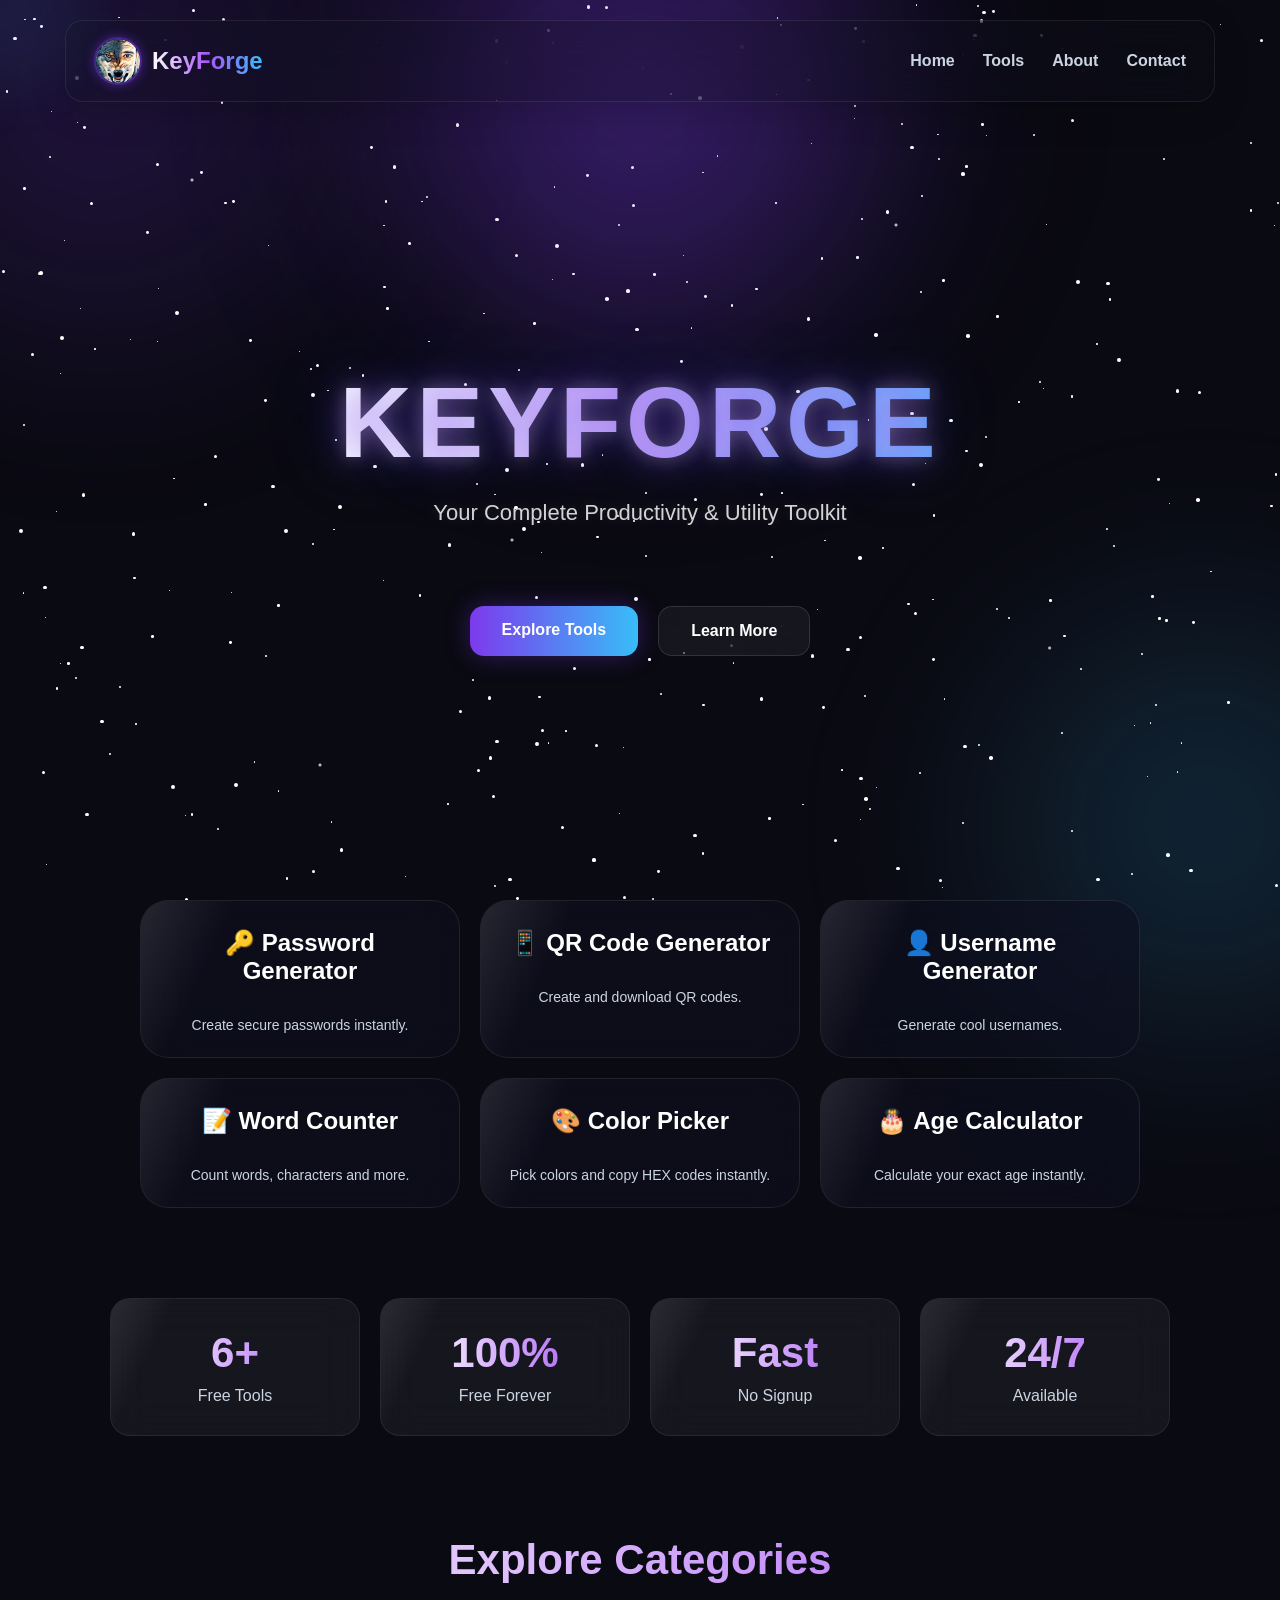
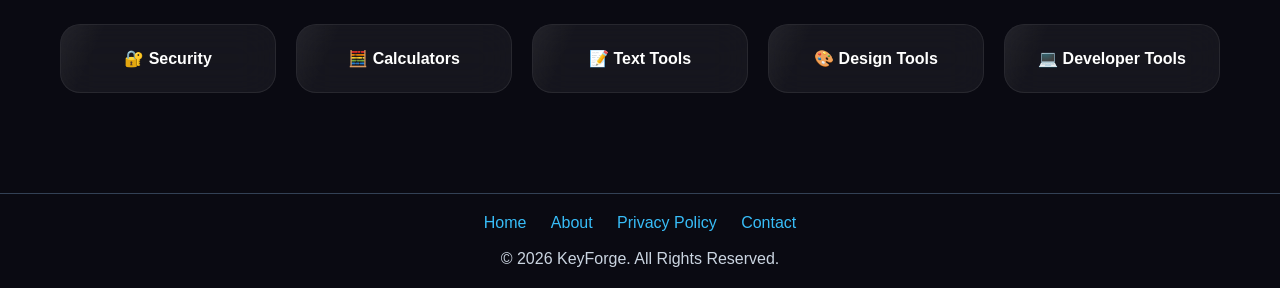
==== commit 70096f3b: "Update index.html" ====
--- a/index.html
+++ b/index.html
@@ -7,7 +7,7 @@
 
   <title>KeyForge – Free Online Tools | Password Generator & More</title>
 
-  <meta name="description" content="KeyForge offers free online tools including a secure password generator. Create strong, random passwords instantly with no signup.">
+<meta name="description" content="KeyForge offers free online tools including Password Generator, QR Code Generator, Username Generator, Word Counter, Age Calculator and more. Fast, secure and easy to use.">
 
 <meta name="robots" content="index, follow">
 
